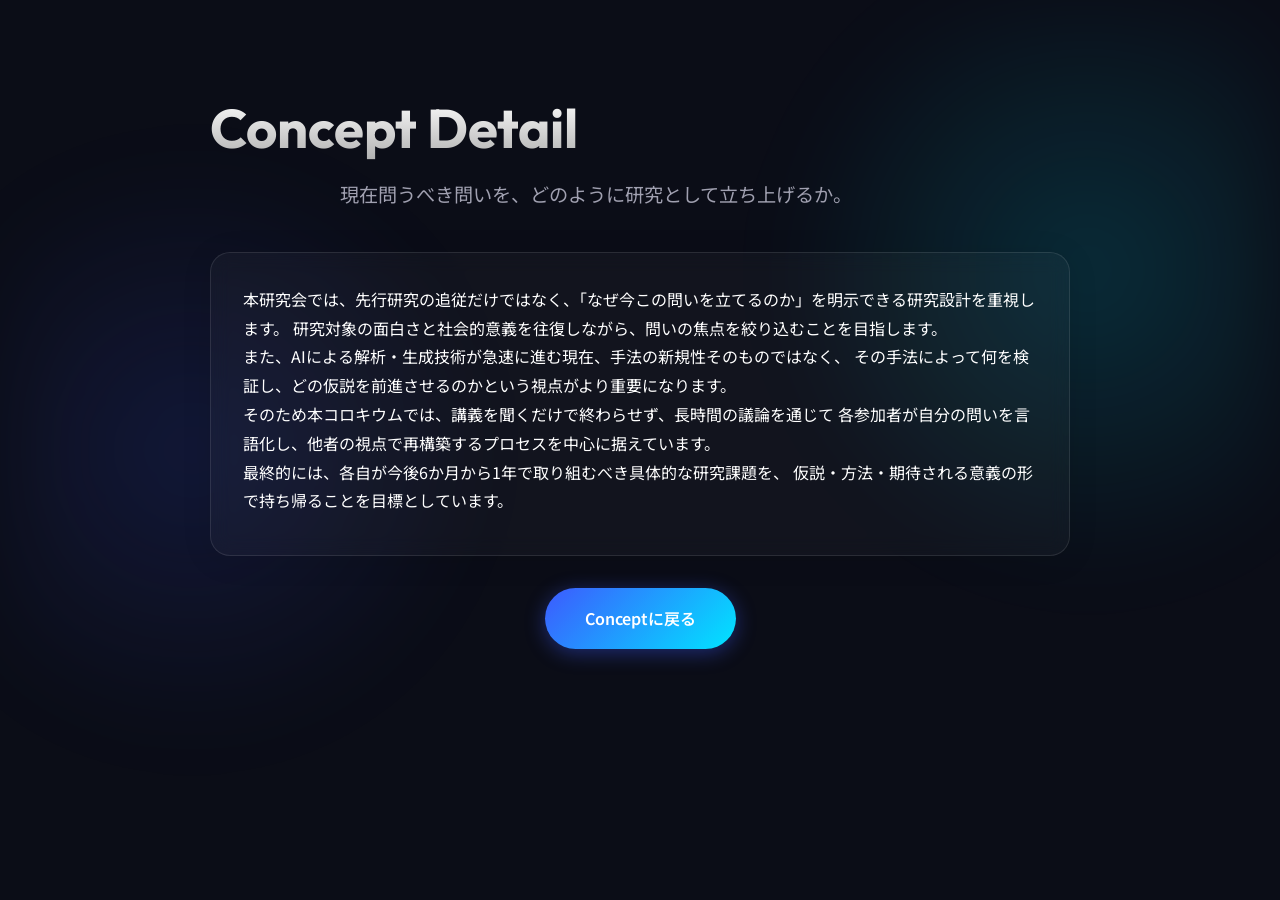
==== concept-detail.html @ 7bbf183d "Added Schedule and Rcent Updates" ====
<!DOCTYPE html>
<html lang="ja">

<head>
    <meta charset="UTF-8">
    <meta name="viewport" content="width=device-width, initial-scale=1.0">
    <title>Concept Detail | Next-Gen Neuro Colloquium 2026</title>
    <meta name="description" content="研究会コンセプトの詳細ページです。">

    <link rel="preconnect" href="https://fonts.googleapis.com">
    <link rel="preconnect" href="https://fonts.gstatic.com" crossorigin>
    <link
        href="https://fonts.googleapis.com/css2?family=Noto+Sans+JP:wght@300;400;500;700&family=Outfit:wght@300;400;600;700&display=swap"
        rel="stylesheet">
    <link rel="stylesheet" href="style.css">
</head>

<body>
    <div class="background-canvas"></div>

    <main>
        <section>
            <div class="container" style="max-width: 860px;">
                <h1 style="font-size: clamp(2rem, 5vw, 3.4rem); margin-bottom: 1rem;">Concept Detail</h1>
                <p class="subtitle" style="margin-bottom: 2.5rem;">現在問うべき問いを、どのように研究として立ち上げるか。</p>

                <div class="card glass-card" style="padding: 2rem 2rem 2.5rem;">
                    <p>
                        本研究会では、先行研究の追従だけではなく、「なぜ今この問いを立てるのか」を明示できる研究設計を重視します。
                        研究対象の面白さと社会的意義を往復しながら、問いの焦点を絞り込むことを目指します。
                    </p>
                    <p>
                        また、AIによる解析・生成技術が急速に進む現在、手法の新規性そのものではなく、
                        その手法によって何を検証し、どの仮説を前進させるのかという視点がより重要になります。
                    </p>
                    <p>
                        そのため本コロキウムでは、講義を聞くだけで終わらせず、長時間の議論を通じて
                        各参加者が自分の問いを言語化し、他者の視点で再構築するプロセスを中心に据えています。
                    </p>
                    <p>
                        最終的には、各自が今後6か月から1年で取り組むべき具体的な研究課題を、
                        仮説・方法・期待される意義の形で持ち帰ることを目標としています。
                    </p>
                </div>

                <div style="margin-top: 2rem; text-align: center;">
                    <a href="index.html#about" class="cta-button">Conceptに戻る</a>
                </div>
            </div>
        </section>
    </main>
</body>

</html>
---- style.css ----
:root {
    --bg-color: #0b0d17;
    --accent-primary: #3d5afe;
    /* Electric Blueish */
    --accent-secondary: #00e5ff;
    /* Cyan */
    --text-primary: #ffffff;
    --text-secondary: #a0a0b0;
    --glass-bg: rgba(255, 255, 255, 0.03);
    --glass-border: rgba(255, 255, 255, 0.1);
    --glass-highlight: rgba(255, 255, 255, 0.05);
    --font-heading: 'Outfit', sans-serif;
    --font-body: 'Noto Sans JP', sans-serif;
}

* {
    margin: 0;
    padding: 0;
    box-sizing: border-box;
}

body {
    background-color: var(--bg-color);
    color: var(--text-primary);
    font-family: var(--font-body);
    line-height: 1.8;
    overflow-x: hidden;
    position: relative;
    -webkit-font-smoothing: antialiased;
}

/* Background Animation Placeholder using CSS Gradients */
.background-canvas {
    position: fixed;
    top: 0;
    left: 0;
    width: 100vw;
    height: 100vh;
    z-index: -1;
    background:
        radial-gradient(circle at 15% 50%, rgba(61, 90, 254, 0.15), transparent 25%),
        radial-gradient(circle at 85% 30%, rgba(0, 229, 255, 0.15), transparent 25%);
    filter: blur(40px);
    animation: bgPulse 10s ease-in-out infinite alternate;
}

@keyframes bgPulse {
    0% {
        transform: scale(1);
        opacity: 0.8;
    }

    100% {
        transform: scale(1.1);
        opacity: 1;
    }
}

/* Navigation */
.glass-nav {
    position: fixed;
    top: 0;
    width: 100%;
    z-index: 100;
    background: rgba(11, 13, 23, 0.7);
    backdrop-filter: blur(12px);
    -webkit-backdrop-filter: blur(12px);
    border-bottom: 1px solid var(--glass-border);
    padding: 1rem 0;
    transition: all 0.3s ease;
}

.nav-content {
    max-width: 1200px;
    margin: 0 auto;
    display: flex;
    justify-content: space-between;
    align-items: center;
    padding: 0 2rem;
}

.logo {
    font-family: var(--font-heading);
    font-weight: 700;
    font-size: 1.25rem;
    background: linear-gradient(135deg, #fff, var(--accent-secondary));
    -webkit-background-clip: text;
    -webkit-text-fill-color: transparent;
    letter-spacing: 0.5px;
}

.nav-links {
    list-style: none;
    display: flex;
    gap: 2rem;
}

.nav-links a {
    color: var(--text-secondary);
    text-decoration: none;
    font-size: 0.95rem;
    font-weight: 500;
    transition: color 0.3s ease;
}

.nav-links a:hover {
    color: var(--accent-secondary);
}

/* Hero Section */
#hero {
    min-height: 100vh;
    display: flex;
    flex-direction: column;
    justify-content: center;
    align-items: center;
    text-align: center;
    padding: 2rem;
    position: relative;
}

.eyebrow {
    font-family: var(--font-heading);
    color: var(--accent-secondary);
    text-transform: uppercase;
    letter-spacing: 2px;
    font-size: 0.85rem;
    margin-bottom: 1rem;
    display: block;
}

h1 {
    font-family: var(--font-heading);
    font-size: clamp(2.5rem, 6vw, 5rem);
    font-weight: 700;
    line-height: 1.2;
    margin-bottom: 1.5rem;
    background: linear-gradient(180deg, #fff, #b0b0b0);
    -webkit-background-clip: text;
    -webkit-text-fill-color: transparent;
}

.subtitle {
    font-size: clamp(1rem, 2vw, 1.2rem);
    color: var(--text-secondary);
    margin-bottom: 3rem;
    max-width: 600px;
    margin-left: auto;
    margin-right: auto;
}

.event-details {
    display: flex;
    flex-wrap: wrap;
    justify-content: center;
    gap: 2rem;
    margin-bottom: 3rem;
    font-family: var(--font-heading);
}

.detail-item {
    display: flex;
    align-items: center;
    gap: 0.5rem;
    background: var(--glass-bg);
    padding: 0.75rem 1.5rem;
    border-radius: 50px;
    border: 1px solid var(--glass-border);
}

.cta-button {
    display: inline-block;
    padding: 1rem 2.5rem;
    background: linear-gradient(135deg, var(--accent-primary), var(--accent-secondary));
    color: #fff;
    text-decoration: none;
    border-radius: 50px;
    font-weight: 600;
    transition: transform 0.3s ease, box-shadow 0.3s ease;
    box-shadow: 0 4px 20px rgba(61, 90, 254, 0.4);
}

.cta-button:hover {
    transform: translateY(-2px);
    box-shadow: 0 8px 30px rgba(61, 90, 254, 0.6);
}

/* Sections */
section {
    padding: 6rem 2rem;
}

.container {
    max-width: 1000px;
    margin: 0 auto;
}

.section-title {
    font-family: var(--font-heading);
    font-size: 2.5rem;
    text-align: center;
    margin-bottom: 3rem;
    background: linear-gradient(135deg, #fff, var(--text-secondary));
    -webkit-background-clip: text;
    -webkit-text-fill-color: transparent;
}

/* Cards & Glassmorphism */
.glass-card {
    background: var(--glass-bg);
    border: 1px solid var(--glass-border);
    backdrop-filter: blur(10px);
    -webkit-backdrop-filter: blur(10px);
    padding: 2.5rem;
    border-radius: 20px;
    transition: transform 0.3s ease, border-color 0.3s ease;
    box-shadow: 0 4px 30px rgba(0, 0, 0, 0.1);
}

.glass-card:hover {
    border-color: rgba(61, 90, 254, 0.3);
    background: var(--glass-highlight);
}

#about p {
    margin-bottom: 1.5rem;
    color: #cbd5e1;
    font-size: 1.05rem;
}

#about p:last-child {
    margin-bottom: 0;
}

.concept-link {
    color: var(--accent-secondary);
    text-decoration: underline;
    text-underline-offset: 3px;
    font-weight: 600;
    transition: opacity 0.2s ease;
}

.concept-link:hover {
    opacity: 0.8;
}

.features-grid {
    display: grid;
    grid-template-columns: repeat(auto-fit, minmax(280px, 1fr));
    gap: 1.5rem;
    margin-top: 2rem;
}

.feature-card h4 {
    font-family: var(--font-heading);
    font-size: 1.25rem;
    color: var(--accent-secondary);
    margin-bottom: 1rem;
}

.tba-card {
    text-align: center;
    padding: 4rem 2rem;
    border-style: dashed;
    border-color: var(--glass-border);
    margin-bottom: 2rem;
}

.tba-content h3 {
    font-family: var(--font-heading);
    font-size: 2rem;
    margin-bottom: 1rem;
    color: var(--text-secondary);
}

.organizers-grid {
    display: grid;
    grid-template-columns: repeat(auto-fit, minmax(300px, 1fr));
    gap: 1.5rem;
}

.organizer-card h3 {
    font-size: 1.5rem;
    margin-bottom: 0.5rem;
}

.contact-info {
    text-align: center;
    margin-top: 2rem;
}

.contact-info h4 {
    color: var(--text-secondary);
    margin-bottom: 1rem;
}

footer {
    text-align: center;
    padding: 3rem 1rem;
    background: #05060a;
    color: #555;
    font-size: 0.9rem;
}

/* Utilities */
.mt-4 {
    margin-top: 1.5rem;
}

.small-text {
    font-size: 0.9rem;
    color: var(--text-secondary);
    margin-top: 1rem;
}

/* Animations */
.fade-in-up {
    animation: fadeInUp 1s ease-out forwards;
}

@keyframes fadeInUp {
    from {
        opacity: 0;
        transform: translateY(30px);
    }

    to {
        opacity: 1;
        transform: translateY(0);
    }
}

.fade-in-observe {
    opacity: 0;
    transform: translateY(20px);
    transition: opacity 0.8s ease-out, transform 0.8s ease-out;
}

.fade-in-observe.visible {
    opacity: 1;
    transform: translateY(0);
}

/* Responsiveness */
@media (max-width: 768px) {
    .nav-links {
        display: none;
    }

    h1 {
        font-size: 2.5rem;
    }

    .hero-content {
        width: 100%;
    }

    .card {
        padding: 1.5rem;
    }
}

/* Added Styles for Enhanced Features */
.section-subtitle {
    font-family: var(--font-heading);
    font-size: 2rem;
    text-align: center;
    margin-bottom: 2rem;
    margin-top: 3rem;
    background: linear-gradient(135deg, #fff, var(--text-secondary));
    -webkit-background-clip: text;
    -webkit-text-fill-color: transparent;
}

.feature-card {
    display: flex;
    flex-direction: column;
    height: 100%;
}

.feature-desc {
    font-weight: 700;
    color: var(--accent-secondary);
    margin-bottom: 0.8rem;
    font-size: 1.05rem;
    letter-spacing: 0.5px;
}

.feature-card p:last-child {
    font-size: 0.95rem;
    color: var(--text-secondary);
    line-height: 1.7;
    margin-top: auto;
}

/* Recent Updates Section */
#updates {
    padding: 0rem 2rem;
}

#updates .section-title {
    margin-bottom: 2rem;
}

.updates-scroll {
    max-width: 800px;
    margin: 0 auto;
    height: 150px;
    overflow-y: scroll;
    background: var(--glass-bg);
    border: 1px solid var(--glass-border);
    border-radius: 15px;
    padding: 1.5rem;
    backdrop-filter: blur(10px);
    -webkit-backdrop-filter: blur(10px);
}

.updates-scroll::-webkit-scrollbar {
    width: 6px;
}

.updates-scroll::-webkit-scrollbar-track {
    background: transparent;
}

.updates-scroll::-webkit-scrollbar-thumb {
    background: rgba(0, 229, 255, 0.4);
    border-radius: 3px;
}

.updates-scroll::-webkit-scrollbar-thumb:hover {
    background: rgba(0, 229, 255, 0.6);
}

.update-item {
    display: flex;
    gap: 1rem;
    padding: 1rem 0;
    border-bottom: 1px solid rgba(255, 255, 255, 0.1);
    align-items: flex-start;
}

.update-item:last-child {
    border-bottom: none;
}

.update-date {
    font-family: var(--font-heading);
    color: var(--accent-secondary);
    font-weight: 600;
    font-size: 0.85rem;
    white-space: nowrap;
    flex-shrink: 0;
}

.update-content {
    color: #cbd5e1;
    font-size: 0.95rem;
    line-height: 1.5;
}

/* Schedule Section */
.schedule-card {
    padding: 2rem;
}

.schedule-grid {
    display: grid;
    grid-template-columns: 1fr 1fr;
    gap: 2rem;
}

.schedule-day h4 {
    font-family: var(--font-heading);
    font-size: 1.15rem;
    color: var(--accent-secondary);
    margin-bottom: 1rem;
    padding-bottom: 0.75rem;
    border-bottom: 1px solid rgba(0, 229, 255, 0.3);
}

.schedule-item {
    display: flex;
    gap: 1rem;
    padding: 0.75rem 0;
    align-items: flex-start;
}

.schedule-time {
    font-family: var(--font-heading);
    color: var(--accent-secondary);
    font-weight: 600;
    font-size: 0.9rem;
    white-space: nowrap;
    flex-shrink: 0;
}

.schedule-content {
    color: #cbd5e1;
    font-size: 0.95rem;
}

@media (max-width: 768px) {
    .schedule-grid {
        grid-template-columns: 1fr;
        gap: 1.5rem;
    }
}

.schedule-title h3 {
    font-family: var(--font-heading);
    font-size: 2rem;
    margin-bottom: 2rem;
    color: var(--text-secondary);
    text-align: center;
}
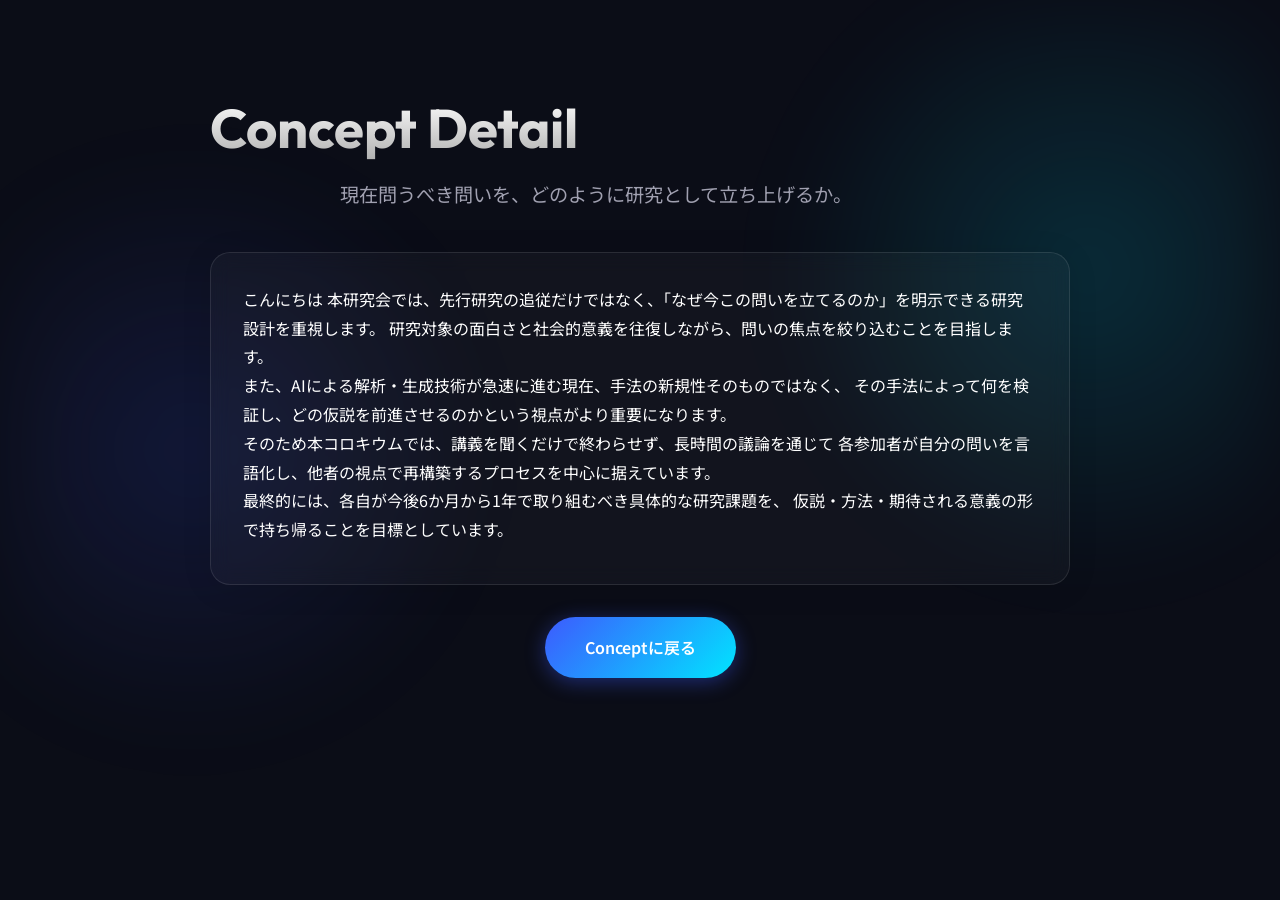
==== commit 09040c5f: "Added Message" ====
--- a/concept-detail.html
+++ b/concept-detail.html
@@ -26,6 +26,7 @@
 
                 <div class="card glass-card" style="padding: 2rem 2rem 2.5rem;">
                     <p>
+                        こんにちは
                         本研究会では、先行研究の追従だけではなく、「なぜ今この問いを立てるのか」を明示できる研究設計を重視します。
                         研究対象の面白さと社会的意義を往復しながら、問いの焦点を絞り込むことを目指します。
                     </p>
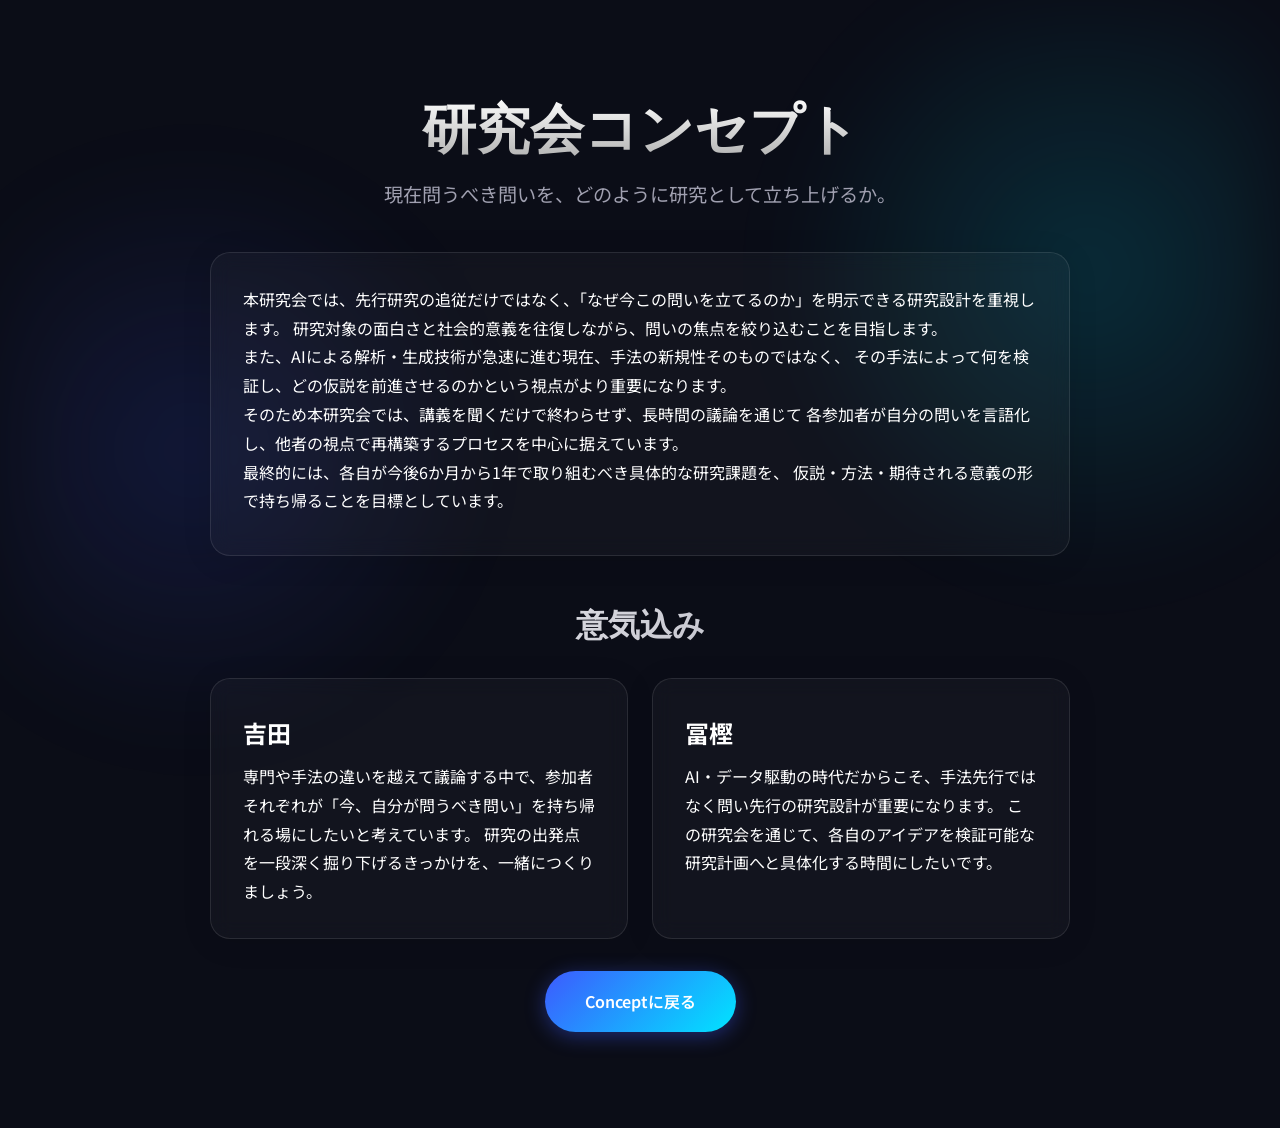
==== commit d03d977d: "Update the schedule and the concept detail" ====
--- a/concept-detail.html
+++ b/concept-detail.html
@@ -21,12 +21,11 @@
     <main>
         <section>
             <div class="container" style="max-width: 860px;">
-                <h1 style="font-size: clamp(2rem, 5vw, 3.4rem); margin-bottom: 1rem;">Concept Detail</h1>
+                <h1 style="font-size: clamp(2rem, 5vw, 3.4rem); margin-bottom: 1rem;">研究会コンセプト</h1>
                 <p class="subtitle" style="margin-bottom: 2.5rem;">現在問うべき問いを、どのように研究として立ち上げるか。</p>
 
                 <div class="card glass-card" style="padding: 2rem 2rem 2.5rem;">
                     <p>
-                        こんにちは
                         本研究会では、先行研究の追従だけではなく、「なぜ今この問いを立てるのか」を明示できる研究設計を重視します。
                         研究対象の面白さと社会的意義を往復しながら、問いの焦点を絞り込むことを目指します。
                     </p>
@@ -35,7 +34,7 @@
                         その手法によって何を検証し、どの仮説を前進させるのかという視点がより重要になります。
                     </p>
                     <p>
-                        そのため本コロキウムでは、講義を聞くだけで終わらせず、長時間の議論を通じて
+                        そのため本研究会では、講義を聞くだけで終わらせず、長時間の議論を通じて
                         各参加者が自分の問いを言語化し、他者の視点で再構築するプロセスを中心に据えています。
                     </p>
                     <p>
@@ -43,7 +42,25 @@
                         仮説・方法・期待される意義の形で持ち帰ることを目標としています。
                     </p>
                 </div>
-
+                <h2 class="section-subtitle" style="margin-top: 2.5rem; margin-bottom: 1.5rem;">意気込み</h2>
+                <div class="organizers-grid">
+                    <div class="organizer-card glass-card" style="padding: 2rem;">
+                        <!-- <p class="small-text" style="margin-top: 0; margin-bottom: 0.4rem;">Speaker</p> -->
+                        <h3>吉田</h3>
+                        <p>
+                            専門や手法の違いを越えて議論する中で、参加者それぞれが「今、自分が問うべき問い」を持ち帰れる場にしたいと考えています。
+                            研究の出発点を一段深く掘り下げるきっかけを、一緒につくりましょう。
+                        </p>
+                    </div>
+                    <div class="organizer-card glass-card" style="padding: 2rem;">
+                        <!-- <p class="small-text" style="margin-top: 0; margin-bottom: 0.4rem;">Speaker</p> -->
+                        <h3>冨樫</h3>
+                        <p>
+                            AI・データ駆動の時代だからこそ、手法先行ではなく問い先行の研究設計が重要になります。
+                            この研究会を通じて、各自のアイデアを検証可能な研究計画へと具体化する時間にしたいです。
+                        </p>
+                    </div>
+                </div>
                 <div style="margin-top: 2rem; text-align: center;">
                     <a href="index.html#about" class="cta-button">Conceptに戻る</a>
                 </div>
--- a/style.css
+++ b/style.css
@@ -193,6 +193,7 @@
 .container {
     max-width: 1000px;
     margin: 0 auto;
+    text-align: center;
 }
 
 .section-title {
@@ -215,6 +216,7 @@
     border-radius: 20px;
     transition: transform 0.3s ease, border-color 0.3s ease;
     box-shadow: 0 4px 30px rgba(0, 0, 0, 0.1);
+    text-align: left;
 }
 
 .glass-card:hover {
@@ -462,55 +464,106 @@
 /* Schedule Section */
 .schedule-card {
     padding: 2rem;
+    border-style: solid;
+}
+
+.schedule-title {
+    text-align: center;
+    margin-bottom: 1.5rem;
+}
+
+.schedule-title h3 {
+    font-family: var(--font-heading);
+    font-size: 2rem;
+    margin-bottom: 0.4rem;
+    color: var(--text-secondary);
+    text-align: center;
+}
+
+.schedule-note {
+    color: var(--text-secondary);
+    font-size: 0.85rem;
 }
 
 .schedule-grid {
     display: grid;
     grid-template-columns: 1fr 1fr;
-    gap: 2rem;
+    gap: 1rem;
+}
+
+.schedule-day {
+    background: rgba(255, 255, 255, 0.02);
+    border: 1px solid var(--glass-border);
+    border-radius: 14px;
+    padding: 1rem;
 }
 
 .schedule-day h4 {
     font-family: var(--font-heading);
-    font-size: 1.15rem;
-    color: var(--accent-secondary);
+    font-size: 1rem;
+    color: var(--text-primary);
+    display: flex;
+    justify-content: space-between;
+    align-items: center;
+    gap: 0.6rem;
     margin-bottom: 1rem;
-    padding-bottom: 0.75rem;
+    padding-bottom: 0.6rem;
     border-bottom: 1px solid rgba(0, 229, 255, 0.3);
 }
 
+.day-label {
+    color: var(--accent-secondary);
+    font-weight: 700;
+    letter-spacing: 0.2px;
+}
+
+.day-date {
+    color: var(--text-secondary);
+    font-size: 0.9rem;
+    font-weight: 500;
+}
+
+.schedule-list {
+    display: flex;
+    flex-direction: column;
+}
+
 .schedule-item {
-    display: flex;
-    gap: 1rem;
-    padding: 0.75rem 0;
+    display: grid;
+    grid-template-columns: 108px 1fr;
+    gap: 0.75rem;
+    padding: 0.55rem 0;
     align-items: flex-start;
+    border-bottom: 1px dashed rgba(255, 255, 255, 0.09);
+}
+
+.schedule-item:last-child {
+    border-bottom: none;
 }
 
 .schedule-time {
     font-family: var(--font-heading);
     color: var(--accent-secondary);
-    font-weight: 600;
-    font-size: 0.9rem;
+    font-weight: 700;
+    font-size: 0.86rem;
     white-space: nowrap;
     flex-shrink: 0;
 }
 
 .schedule-content {
     color: #cbd5e1;
-    font-size: 0.95rem;
+    font-size: 0.9rem;
+    line-height: 1.45;
 }
 
 @media (max-width: 768px) {
     .schedule-grid {
         grid-template-columns: 1fr;
-        gap: 1.5rem;
-    }
-}
-
-.schedule-title h3 {
-    font-family: var(--font-heading);
-    font-size: 2rem;
-    margin-bottom: 2rem;
-    color: var(--text-secondary);
-    text-align: center;
+        gap: 0.9rem;
+    }
+
+    .schedule-item {
+        grid-template-columns: 96px 1fr;
+        gap: 0.65rem;
+    }
 }
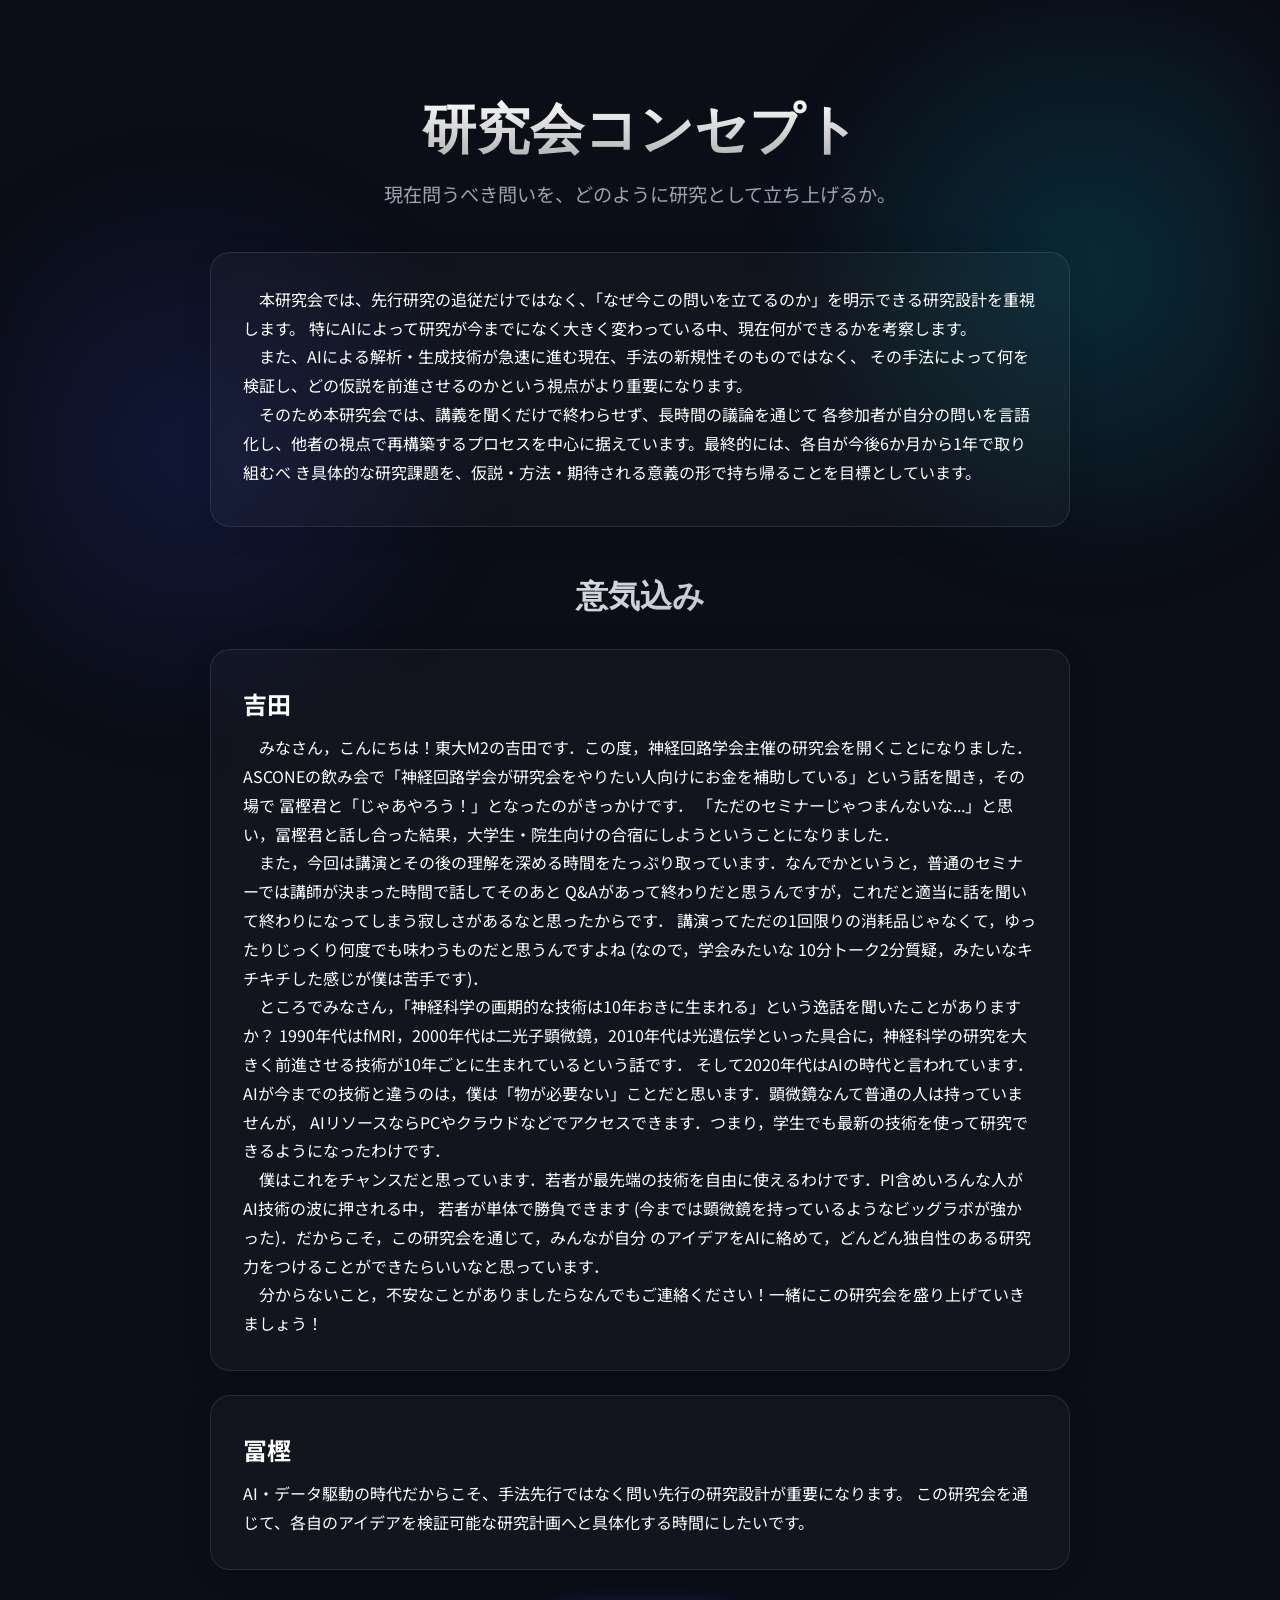
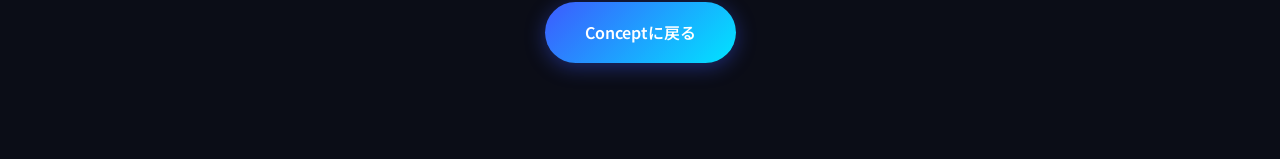
==== commit ddcb7909: "Added Google from" ====
--- a/concept-detail.html
+++ b/concept-detail.html
@@ -26,30 +26,49 @@
 
                 <div class="card glass-card" style="padding: 2rem 2rem 2.5rem;">
                     <p>
-                        本研究会では、先行研究の追従だけではなく、「なぜ今この問いを立てるのか」を明示できる研究設計を重視します。
-                        研究対象の面白さと社会的意義を往復しながら、問いの焦点を絞り込むことを目指します。
+                        &emsp;本研究会では、先行研究の追従だけではなく、「なぜ今この問いを立てるのか」を明示できる研究設計を重視します。
+                        特にAIによって研究が今までになく大きく変わっている中、現在何ができるかを考察します。
                     </p>
                     <p>
-                        また、AIによる解析・生成技術が急速に進む現在、手法の新規性そのものではなく、
+                        &emsp;また、AIによる解析・生成技術が急速に進む現在、手法の新規性そのものではなく、
                         その手法によって何を検証し、どの仮説を前進させるのかという視点がより重要になります。
                     </p>
                     <p>
-                        そのため本研究会では、講義を聞くだけで終わらせず、長時間の議論を通じて
-                        各参加者が自分の問いを言語化し、他者の視点で再構築するプロセスを中心に据えています。
-                    </p>
-                    <p>
-                        最終的には、各自が今後6か月から1年で取り組むべき具体的な研究課題を、
-                        仮説・方法・期待される意義の形で持ち帰ることを目標としています。
+                        &emsp;そのため本研究会では、講義を聞くだけで終わらせず、長時間の議論を通じて
+                        各参加者が自分の問いを言語化し、他者の視点で再構築するプロセスを中心に据えています。最終的には、各自が今後6か月から1年で取り組むべ
+                        き具体的な研究課題を、仮説・方法・期待される意義の形で持ち帰ることを目標としています。
                     </p>
                 </div>
                 <h2 class="section-subtitle" style="margin-top: 2.5rem; margin-bottom: 1.5rem;">意気込み</h2>
-                <div class="organizers-grid">
+                <div class="organizers-grid organizers-grid-horizontal">
                     <div class="organizer-card glass-card" style="padding: 2rem;">
                         <!-- <p class="small-text" style="margin-top: 0; margin-bottom: 0.4rem;">Speaker</p> -->
                         <h3>吉田</h3>
                         <p>
-                            専門や手法の違いを越えて議論する中で、参加者それぞれが「今、自分が問うべき問い」を持ち帰れる場にしたいと考えています。
-                            研究の出発点を一段深く掘り下げるきっかけを、一緒につくりましょう。
+                            &emsp;みなさん，こんにちは！東大M2の吉田です．この度，神経回路学会主催の研究会を開くことになりました．
+                            ASCONEの飲み会で「神経回路学会が研究会をやりたい人向けにお金を補助している」という話を聞き，その場で
+                            冨樫君と「じゃあやろう！」となったのがきっかけです．
+                            「ただのセミナーじゃつまんないな...」と思い，冨樫君と話し合った結果，大学生・院生向けの合宿にしようということになりました．
+                        </p>
+                        <p>
+                            &emsp;また，今回は講演とその後の理解を深める時間をたっぷり取っています．なんでかというと，普通のセミナーでは講師が決まった時間で話してそのあと
+                            Q&Aがあって終わりだと思うんですが，これだと適当に話を聞いて終わりになってしまう寂しさがあるなと思ったからです．
+                            講演ってただの1回限りの消耗品じゃなくて，ゆったりじっくり何度でも味わうものだと思うんですよね (なので，学会みたいな
+                            10分トーク2分質疑，みたいなキチキチした感じが僕は苦手です)．
+                        </p>
+                        <p>
+                            &emsp;ところでみなさん，「神経科学の画期的な技術は10年おきに生まれる」という逸話を聞いたことがありますか？
+                            1990年代はfMRI，2000年代は二光子顕微鏡，2010年代は光遺伝学といった具合に，神経科学の研究を大きく前進させる技術が10年ごとに生まれているという話です．
+                            そして2020年代はAIの時代と言われています．AIが今までの技術と違うのは，僕は「物が必要ない」ことだと思います．顕微鏡なんて普通の人は持っていませんが，
+                            AIリソースならPCやクラウドなどでアクセスできます．つまり，学生でも最新の技術を使って研究できるようになったわけです．
+                        </p>
+                        <p>
+                            &emsp;僕はこれをチャンスだと思っています．若者が最先端の技術を自由に使えるわけです．PI含めいろんな人がAI技術の波に押される中，
+                            若者が単体で勝負できます (今までは顕微鏡を持っているようなビッグラボが強かった)．だからこそ，この研究会を通じて，みんなが自分
+                            のアイデアをAIに絡めて，どんどん独自性のある研究力をつけることができたらいいなと思っています．
+                        </p>
+                        <p>
+                            &emsp;分からないこと，不安なことがありましたらなんでもご連絡ください！一緒にこの研究会を盛り上げていきましょう！
                         </p>
                     </div>
                     <div class="organizer-card glass-card" style="padding: 2rem;">
--- a/style.css
+++ b/style.css
@@ -168,6 +168,13 @@
     border: 1px solid var(--glass-border);
 }
 
+.hero-host {
+    margin-top: -1.6rem;
+    margin-bottom: 1.2rem;
+    color: var(--text-secondary);
+    font-size: 0.95rem;
+}
+
 .cta-button {
     display: inline-block;
     padding: 1rem 2.5rem;
@@ -556,6 +563,182 @@
     line-height: 1.45;
 }
 
+.lecture-info-card {
+    padding: 2rem;
+    margin-bottom: 2rem;
+}
+
+.lecture-block-title {
+    font-family: var(--font-heading);
+    font-size: 1.8rem;
+    color: var(--text-secondary);
+    text-align: center;
+    margin-bottom: 1.2rem;
+}
+
+.lecture-grid {
+    display: grid;
+    grid-template-columns: 1fr;
+    gap: 1rem;
+}
+
+.lecture-item {
+    background: rgba(255, 255, 255, 0.02);
+    border: 1px solid var(--glass-border);
+    border-radius: 14px;
+    padding: 1rem;
+}
+
+.lecture-top {
+    display: grid;
+    grid-template-columns: 1fr 220px;
+    gap: 1rem;
+    align-items: start;
+    margin-bottom: 0.8rem;
+}
+
+.lecture-head {
+    min-width: 0;
+}
+
+.lecture-name-row {
+    display: flex;
+    justify-content: flex-start;
+    align-items: baseline;
+    gap: 0.35rem;
+}
+
+.lecture-name {
+    font-family: var(--font-heading);
+    color: var(--accent-secondary);
+    font-size: 1.1rem;
+    margin-bottom: 0;
+}
+
+.lecture-hp-link {
+    color: #ffffff;
+    text-decoration: underline;
+    text-underline-offset: 2px;
+    font-size: 0.9rem;
+    white-space: nowrap;
+}
+
+.lecture-hp-link:hover {
+    opacity: 0.85;
+}
+
+.lecture-item p {
+    color: #cbd5e1;
+    font-size: 0.95rem;
+    margin-bottom: 0.7rem;
+    line-height: 1.65;
+}
+
+.abstract-block {
+    background: rgba(255, 255, 255, 0.03);
+    border: 1px solid var(--glass-border);
+    border-radius: 10px;
+    padding: 0.75rem 0.85rem;
+    margin-bottom: 0.8rem;
+}
+
+.abstract-label {
+    font-family: var(--font-heading);
+    color: var(--accent-secondary);
+    font-size: 0.9rem;
+    margin-bottom: 0.35rem;
+}
+
+.abstract-text {
+    margin: 0;
+    max-height: none;
+    overflow-y: visible;
+    line-height: 1.8;
+    white-space: normal;
+}
+
+.lecture-photo {
+    width: 100%;
+    max-width: 220px;
+    aspect-ratio: 4 / 3;
+    object-fit: cover;
+    border-radius: 10px;
+    border: 1px solid var(--glass-border);
+    margin: 0;
+    background: rgba(255, 255, 255, 0.03);
+    justify-self: end;
+}
+
+#hero-gallery {
+    padding-top: 1rem;
+}
+
+.hero-gallery-grid {
+    display: grid;
+    grid-template-columns: repeat(3, minmax(0, 1fr));
+    gap: 1rem;
+}
+
+.hero-gallery-item {
+    margin: 0;
+    padding: 0.8rem;
+}
+
+.hero-gallery-item img {
+    width: 100%;
+    aspect-ratio: 4 / 3;
+    object-fit: cover;
+    border-radius: 12px;
+    border: 1px solid var(--glass-border);
+    display: block;
+}
+
+#faq {
+    padding-top: 2rem;
+}
+
+.faq-list {
+    display: grid;
+    gap: 1rem;
+}
+
+.faq-item {
+    padding: 1.2rem 1.4rem;
+}
+
+.faq-item summary {
+    cursor: pointer;
+    font-family: var(--font-heading);
+    color: var(--text-primary);
+    font-size: 1.05rem;
+    list-style: none;
+}
+
+.faq-item summary::-webkit-details-marker {
+    display: none;
+}
+
+.faq-item summary::before {
+    content: '+';
+    color: var(--accent-secondary);
+    margin-right: 0.6rem;
+    font-weight: 700;
+}
+
+.faq-item[open] summary::before {
+    content: '-';
+}
+
+.faq-item p {
+    margin-top: 0.8rem;
+    color: #cbd5e1;
+    font-size: 0.95rem;
+}
+
+.organizers-grid-horizontal {
+    grid-template-columns: 1fr;
+}
+
 @media (max-width: 768px) {
     .schedule-grid {
         grid-template-columns: 1fr;
@@ -566,4 +749,31 @@
         grid-template-columns: 96px 1fr;
         gap: 0.65rem;
     }
+
+    .hero-gallery-grid {
+        grid-template-columns: 1fr;
+    }
+
+    .lecture-grid {
+        grid-template-columns: 1fr;
+    }
+
+    .lecture-top {
+        grid-template-columns: 1fr;
+    }
+
+    .lecture-photo {
+        max-width: 100%;
+        justify-self: start;
+        margin-top: 0.3rem;
+    }
+
+    .lecture-name-row {
+        align-items: flex-start;
+        flex-wrap: wrap;
+    }
+
+    .organizers-grid-horizontal {
+        grid-template-columns: 1fr;
+    }
 }
